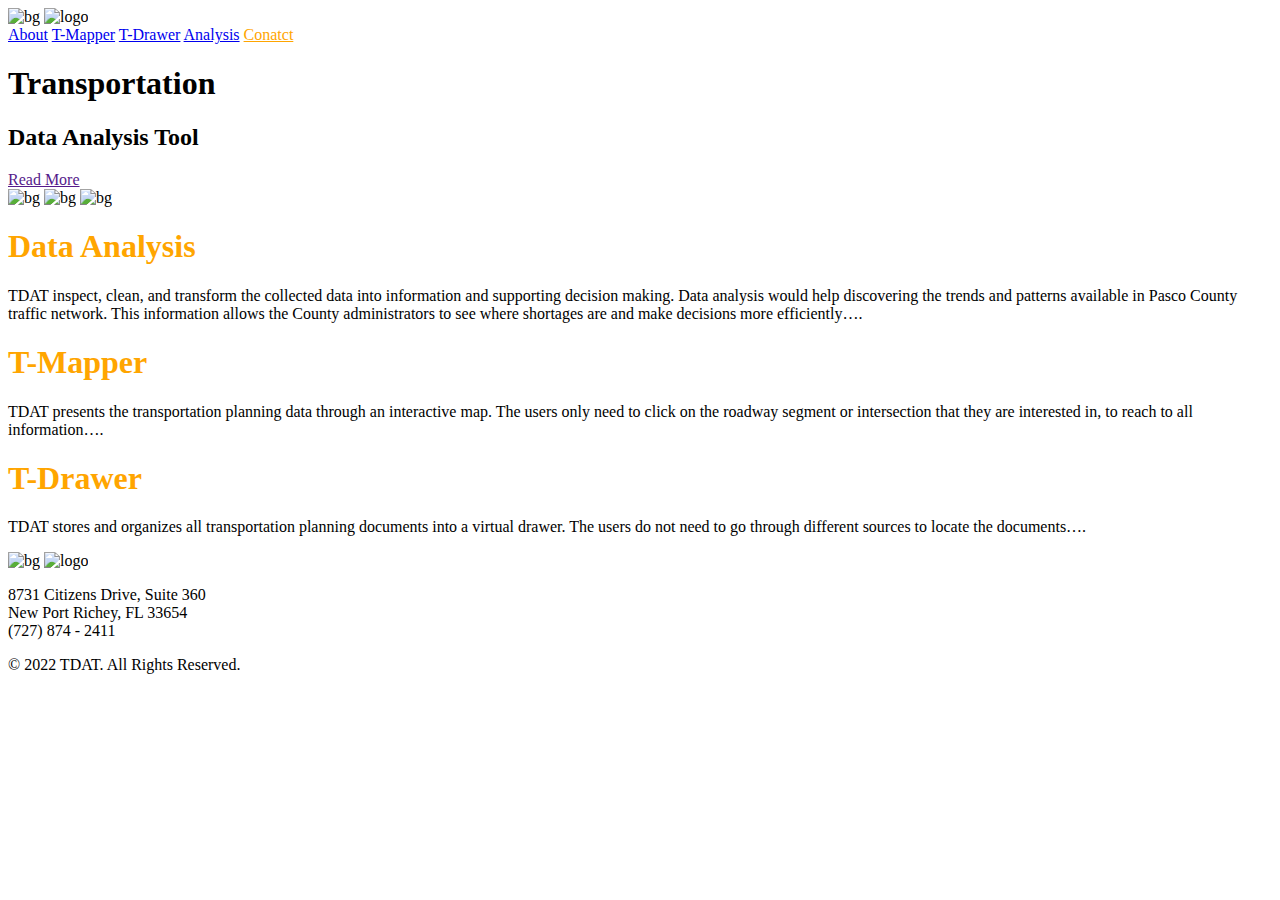
==== index.html @ 000fb71c "Update index.html" ====
<!DOCTYPE html>
<html lang="en" dir="ltr">
<head>
  <meta charset="utf-8">
  <title>Transportation Data Analysis Tool</title>
  <link rel="stylesheet" href="css/styles.css">
  <link rel="icon" href="TDAT.ico">
  <link rel="preconnect" href="https://fonts.googleapis.com">
  <link rel="preconnect" href="https://fonts.gstatic.com" crossorigin>
  <link href="https://fonts.googleapis.com/css2?family=Acme&family=Combo&family=Merriweather&family=Playfair+Display:ital@1&display=swap" rel="stylesheet">
</head>
  <body>
    <div class="top">
      <div class="top-images">
        <img class="top-img" src="images/top bg.png" alt="bg">
        <img class="tdat-logo" src="https://github.com/AmirJ880/TDAT/blob/main/Images/TDAT%20Logo.png" alt="logo">
      </div>
      <div class="top-bar">
        <a href="about.html" target="_blank">About</a>
        <a href="TDAT_V0.7.html" target="_blank">T-Mapper</a>
        <a href="drawer.html" target="_blank">T-Drawer</a>
        <a href="analysis.html" target="_blank">Analysis</a>
        <a href="mailto:ajamali@pascocountyfl.net" subject="TDAT Inquary" style="color:orange;">Conatct</a>
      </div>
      <div class="top-text">
        <h1>Transportation</h1>
        <h2>Data Analysis Tool</h2>
      </div>
      <a class="btn" href="">Read More</a>
    </div>
    <div class="middle">
      <div class="middle-images">
        <img class="middle-img" src="images/data bg.png" alt="bg">
        <img class="middle-img" src="images/mapper bg.png" alt="bg">
        <img class="middle-img" src="images/drawer bg.png" alt="bg">
      </div>
      <div class="middle-text">
        <div class="analysis">
          <h1 style="color:orange;">Data Analysis</h1>
          <p>TDAT inspect, clean, and transform the collected data into information and supporting decision making. Data analysis would help discovering the trends and patterns available in Pasco County traffic network. This information allows the County administrators to see where shortages are and make decisions more efficiently….</p>
        </div>
        <div class="mapper">
          <h1 style="color:orange;">T-Mapper</h1>
          <p>TDAT presents the transportation planning  data through an interactive map. The users only need to click on the roadway segment or intersection that they are interested in, to reach to all information….</p>
        </div>
        <div class="drawer">
          <h1 style="color:orange;">T-Drawer</h1>
          <p>TDAT stores and organizes all transportation planning documents into a virtual drawer. The users do not need to go through different sources to locate the documents….</p>
        </div>
      </div>
    </div>
    <div class="bottom">
      <div class="bottom-images">
        <img class="bottom-img" src="images/car.png" alt="bg">
        <img class="pasco-logo" src="images/pasco.png" alt="logo">
      </div>
      <p class="address">8731 Citizens Drive, Suite 360<br>
         New Port Richey, FL 33654<br>
         (727) 874 - 2411
       </p>
       <p class="copy-right">© 2022 TDAT. All Rights Reserved.</p>
    </div>
  </body>
</html>
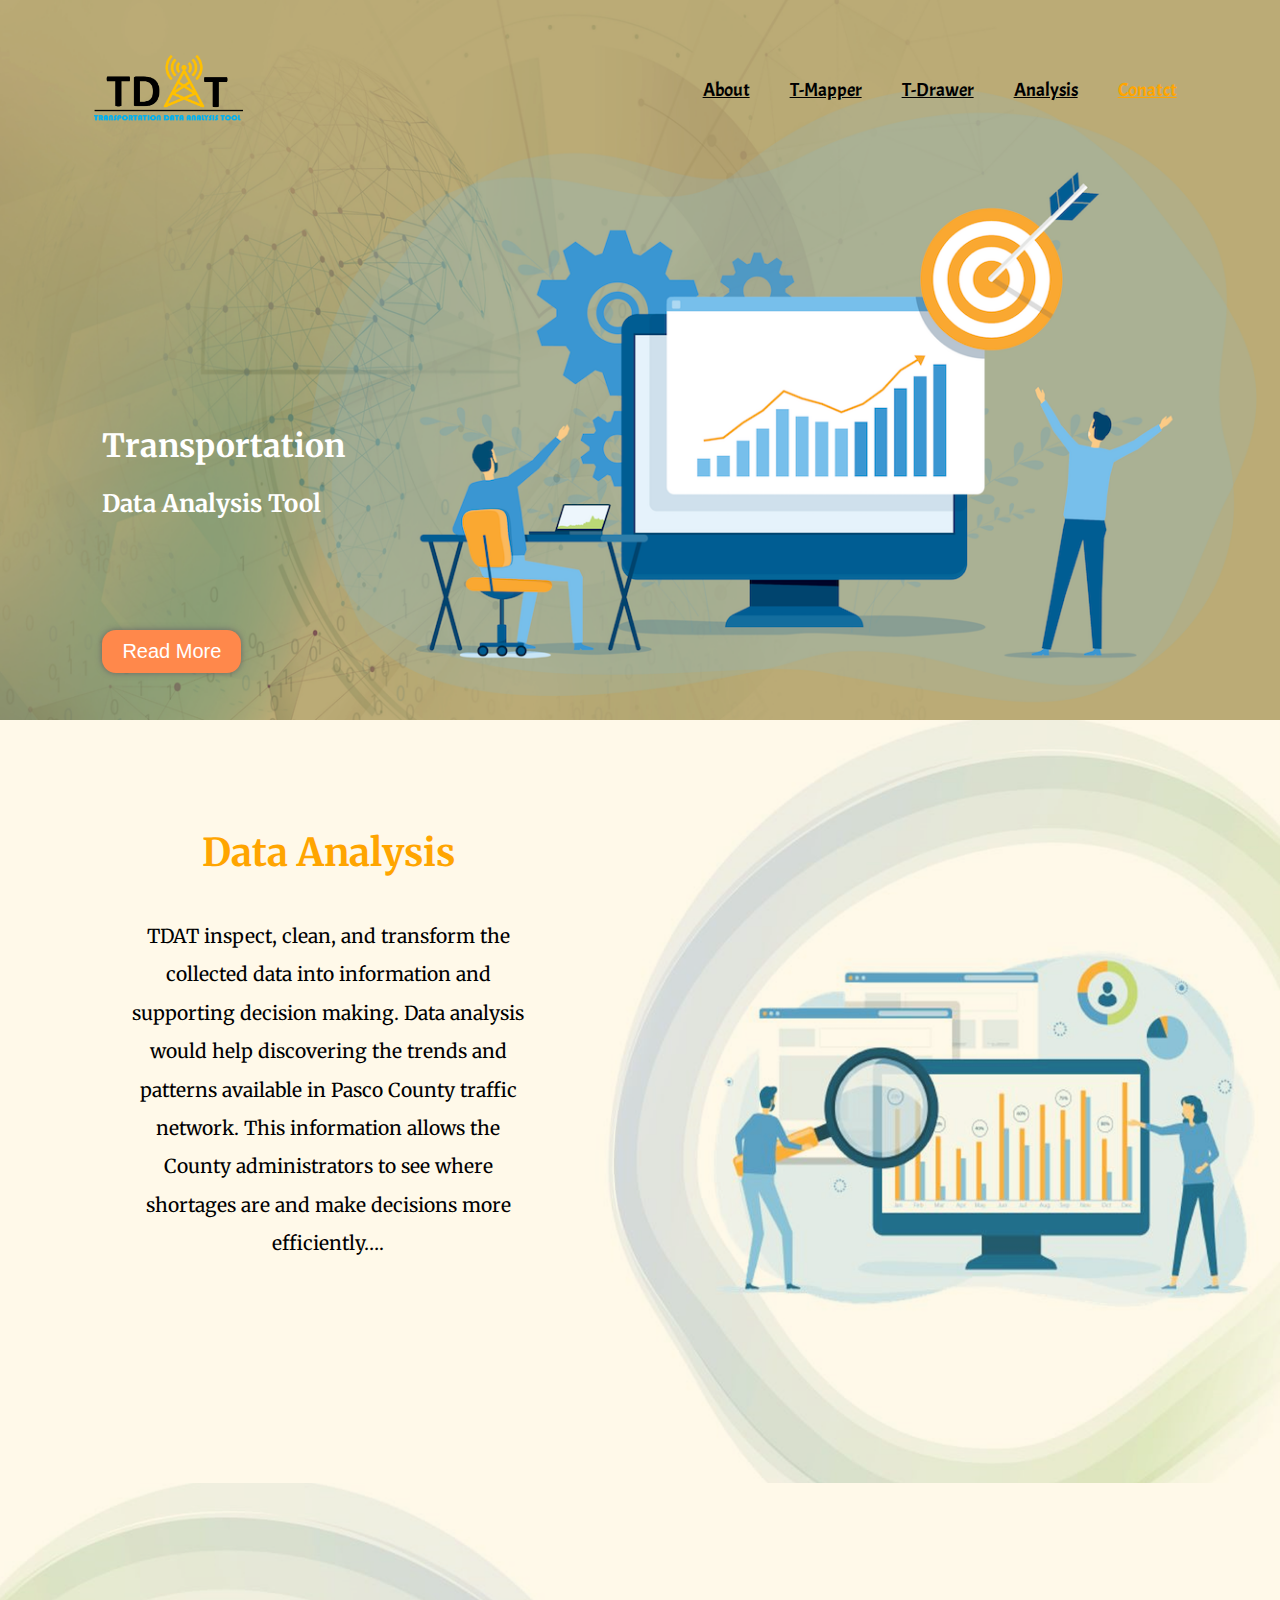
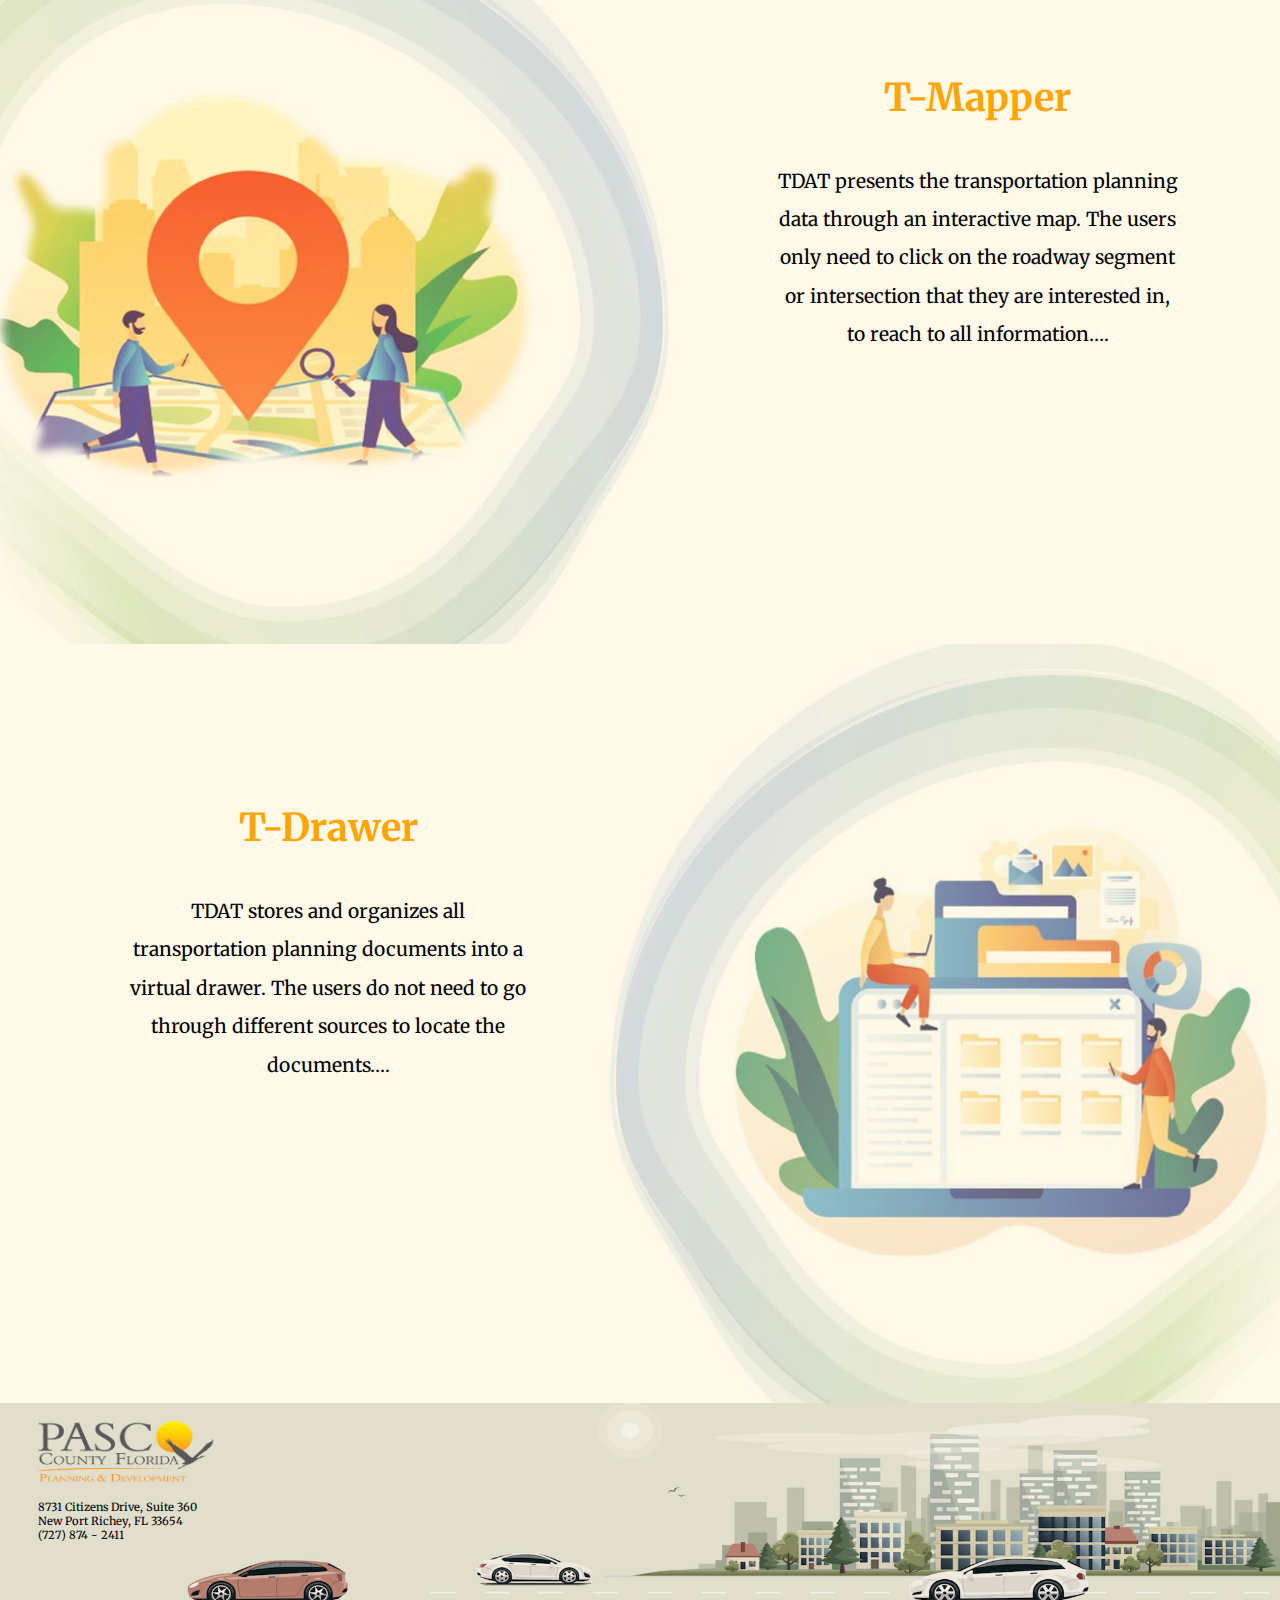
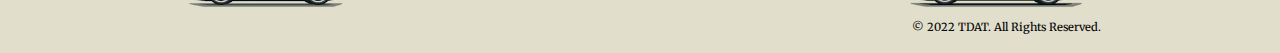
==== commit 1170de05: "Add files via upload" ====
--- a/index.html
+++ b/index.html
@@ -12,8 +12,8 @@
   <body>
     <div class="top">
       <div class="top-images">
-        <img class="top-img" src="images/top bg.png" alt="bg">
-        <img class="tdat-logo" src="https://github.com/AmirJ880/TDAT/blob/main/Images/TDAT%20Logo.png" alt="logo">
+        <img class="top-img" src="images/top.png" alt="bg">
+        <a href="index.html"><img class="tdat-logo" src="images/TDAT.png" alt="logo"></a>
       </div>
       <div class="top-bar">
         <a href="about.html" target="_blank">About</a>
@@ -26,13 +26,13 @@
         <h1>Transportation</h1>
         <h2>Data Analysis Tool</h2>
       </div>
-      <a class="btn" href="">Read More</a>
+      <a class="btn" href="about.html">Read More</a>
     </div>
     <div class="middle">
       <div class="middle-images">
-        <img class="middle-img" src="images/data bg.png" alt="bg">
-        <img class="middle-img" src="images/mapper bg.png" alt="bg">
-        <img class="middle-img" src="images/drawer bg.png" alt="bg">
+        <img class="middle-img" src="images/data.png" alt="bg">
+        <img class="middle-img" src="images/mapper.png" alt="bg">
+        <img class="middle-img" src="images/drawer.png" alt="bg">
       </div>
       <div class="middle-text">
         <div class="analysis">
--- a/css/styles.css
+++ b/css/styles.css
@@ -0,0 +1,225 @@
+
+body {
+  margin: 0;
+  text-align: left;
+  font-family: "Merriweather";
+  background-color: #E6DDC6;}
+
+.top-img {
+  height: 100%;
+  width: 100%;}
+
+.tdat-logo{
+  position: absolute;
+  top: 2%;
+  left: 6%;
+  height: 100px;
+  width: 180px;
+  margin-top: 30px;}
+
+.top-bar{
+  position: absolute;
+  top: 6%;
+  right: 3%;
+  padding: 14px 15px;
+  margin-right: 20px;
+  font-family: "acme";
+  font-size: 120%;}
+
+.top-bar a {
+      float: left;
+      display: block;
+      color: black;
+      text-align: right;
+      padding: 10px 10px;
+      margin-right: 20px;
+      font-family: "acme";
+      font-size: 100%;
+      text-decoration: underline;}
+
+.top-text {
+  position: absolute;
+  top: 45%;
+  left: 8%;
+  color: white;}
+
+.btn {
+  -webkit-border-radius: 14;
+  -moz-border-radius: 14;
+  border-radius: 14px;
+  -webkit-box-shadow: 0px 0px 6px #666666;
+  -moz-box-shadow: 0px 0px 6px #666666;
+  box-shadow: 0px 0px 6px #666666;
+  font-family: Arial;
+  color: white;
+  font-size: 20px;
+  background: #FF884B;
+  padding: 10px 20px 10px 20px;
+  text-decoration: none;
+  position: absolute;
+  top: 70%;
+  left: 8%;
+}
+
+.btn:hover {
+  background: #3cb0fd;
+  background-image: -webkit-linear-gradient(top, #3cb0fd, #3498db);
+  background-image: -moz-linear-gradient(top, #3cb0fd, #3498db);
+  background-image: -ms-linear-gradient(top, #3cb0fd, #3498db);
+  background-image: -o-linear-gradient(top, #3cb0fd, #3498db);
+  background-image: linear-gradient(to bottom, #3cb0fd, #3498db);
+  text-decoration: none;
+}
+
+.middle {position: relative;
+text-align: center;}
+
+.middle-img {
+  height: 100%;
+  width: 100%;}
+
+.analysis {position: absolute;
+            top: 3%;
+            left: 10%;
+            width: 400px;
+            line-height: 2;
+          font-size: 120%;}
+
+.mapper {position: absolute;
+          top: 40%;
+          right: 8%;
+          width: 400px;
+          line-height: 2;
+          font-size: 120%;}
+
+.drawer {position: absolute;
+          top: 72%;
+          left: 10%;
+          width: 400px;
+          line-height: 2;
+          font-size: 120%;}
+
+.bottom {
+  text-align: left;
+  position: relative;}
+
+.bottom-img {
+    height: 250px;
+    width: 100%;}
+
+.pasco-logo{
+    position: absolute;
+    bottom: 65%;
+    left: 2%;
+    height: 80px;
+    width: 200px;}
+
+.address {
+    position: absolute;
+    bottom: 40%;
+    left: 3%;
+    font-size:70%; }
+.copy-right {
+    position: absolute;
+    bottom: 3%;
+    right: 14%;
+    font-size:70%; }
+.top-images {font-size: 0;}
+.middle-images {font-size: 0;}
+.bottom-images {font-size: 0;}
+
+.about-title {position: absolute;
+    top: 52%;
+    left: 40%;}
+.about-middle {width: 70%;
+              text-align: left;
+              line-height: 2;
+            margin: 50px auto;}
+
+.about-img {height: 400px;
+width: 100%;}
+ul {list-style: square;}
+
+.analysis-img {height: 700px;
+width: 100%;}
+
+.drawer-bg {height: 500px;
+width: 100%;}
+
+.drawer-title {position: absolute;
+    top: 67%;
+    left: 13%;}
+
+.drawer-middle {position: relative;
+              text-align: center;
+              line-height: 2;
+              margin: 50px auto;}
+
+.folder {height: 2000px;
+        width: 80%;}
+
+.LDC-title {position: absolute;
+    top: 0.6%;
+    left: 27%;
+  margin-top: 0;}
+
+.LDC {position: absolute;
+  text-align: left;
+  color: white;
+    top: 5%;
+    left: 15%;}
+
+.CP-title {position: absolute;
+        top: 17%;
+        left: 27%;
+      margin-top: 0;}
+
+.CP {position: absolute;
+      text-align: left;
+      color: white;
+        top: 22%;
+        left: 15%;}
+
+.SD-title {position: absolute;
+          top: 34%;
+          left: 27%;
+          margin-top: 0;}
+
+.SD {position: absolute;
+    text-align: left;
+    color: white;
+    top: 38%;
+    left: 15%;}
+
+.ES-title {position: absolute;
+          top: 50%;
+          left: 27%;
+          margin-top: 0;}
+
+.ES {position: absolute;
+    text-align: left;
+    color: white;
+    top: 56%;
+    left: 15%;}
+
+.MPO-title {position: absolute;
+              top: 67%;
+              left: 27%;
+              margin-top: 0;}
+
+.MPO {position: absolute;
+        text-align: left;
+        color: white;
+        top: 73%;
+        left: 15%;}
+
+.FDOT-title {position: absolute;
+            top: 84%;
+            left: 27%;
+            margin-top: 0;}
+
+.FDOT {position: absolute;
+      text-align: left;
+      color: white;
+      top: 90%;
+      left: 15%;}
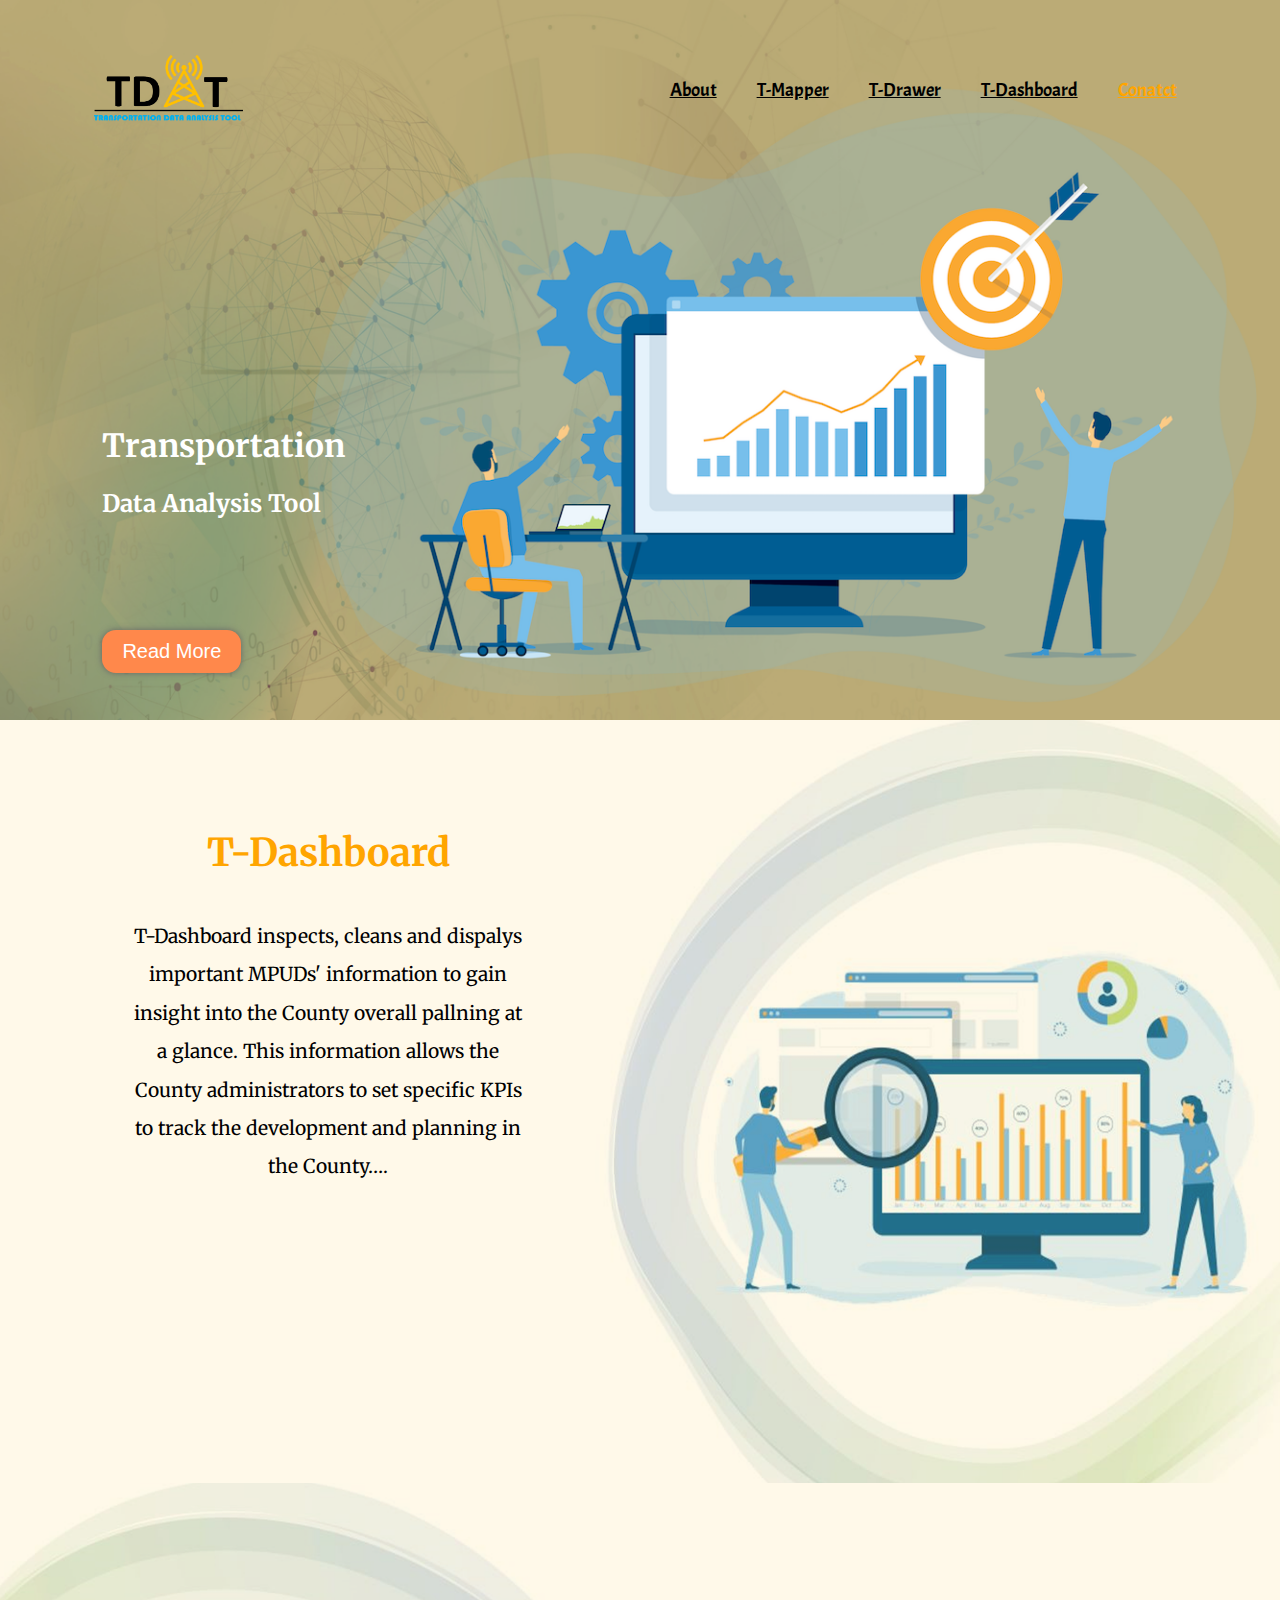
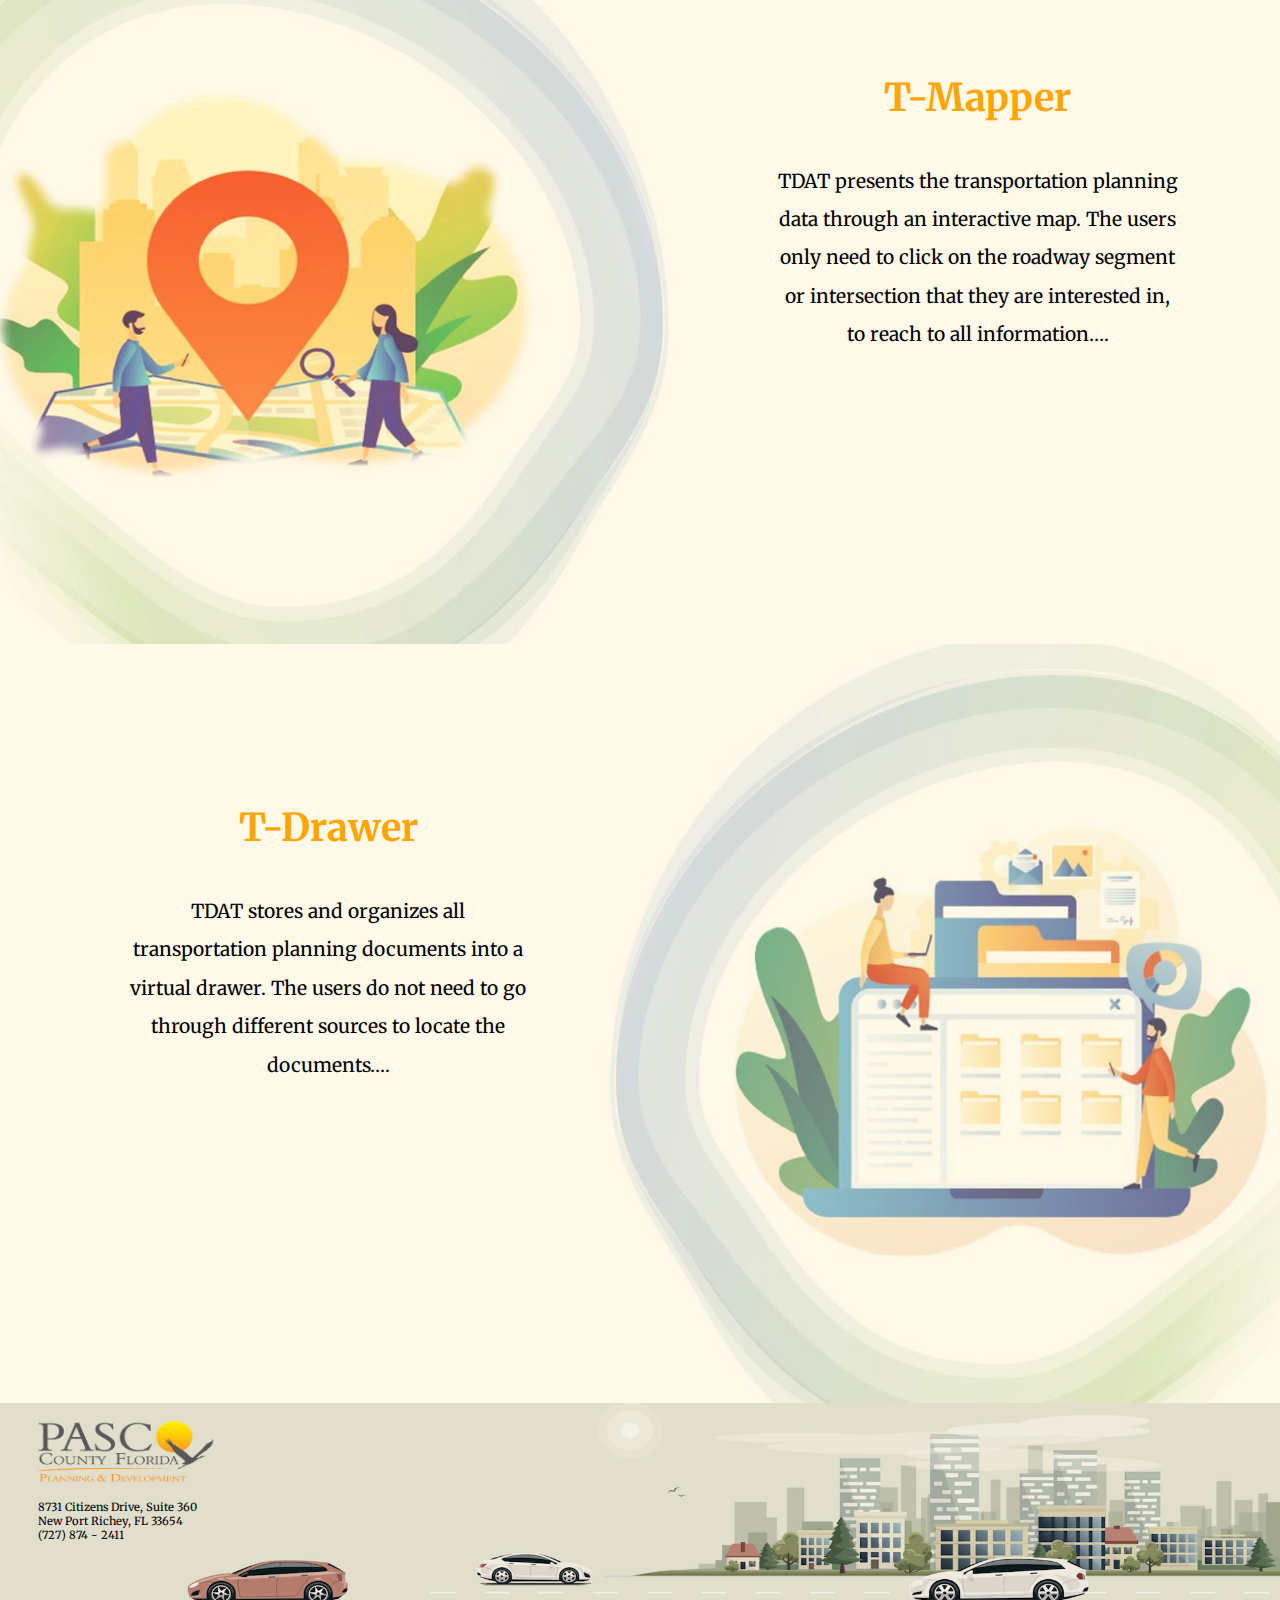
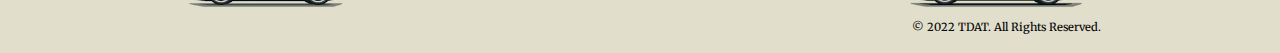
==== commit f2247fb7: "Update index.html" ====
--- a/index.html
+++ b/index.html
@@ -19,7 +19,7 @@
         <a href="about.html" target="_blank">About</a>
         <a href="TDAT_V0.7.html" target="_blank">T-Mapper</a>
         <a href="drawer.html" target="_blank">T-Drawer</a>
-        <a href="analysis.html" target="_blank">Analysis</a>
+        <a href="analysis.html" target="_blank">T-Dashboard</a>
         <a href="mailto:ajamali@pascocountyfl.net" subject="TDAT Inquary" style="color:orange;">Conatct</a>
       </div>
       <div class="top-text">
@@ -36,8 +36,8 @@
       </div>
       <div class="middle-text">
         <div class="analysis">
-          <h1 style="color:orange;">Data Analysis</h1>
-          <p>TDAT inspect, clean, and transform the collected data into information and supporting decision making. Data analysis would help discovering the trends and patterns available in Pasco County traffic network. This information allows the County administrators to see where shortages are and make decisions more efficiently….</p>
+          <h1 style="color:orange;">T-Dashboard</h1>
+          <p>T-Dashboard inspects, cleans and dispalys important MPUDs' information to gain insight into the County overall pallning at a glance. This information allows the County administrators to set specific KPIs to track the development and planning in the County….</p>
         </div>
         <div class="mapper">
           <h1 style="color:orange;">T-Mapper</h1>
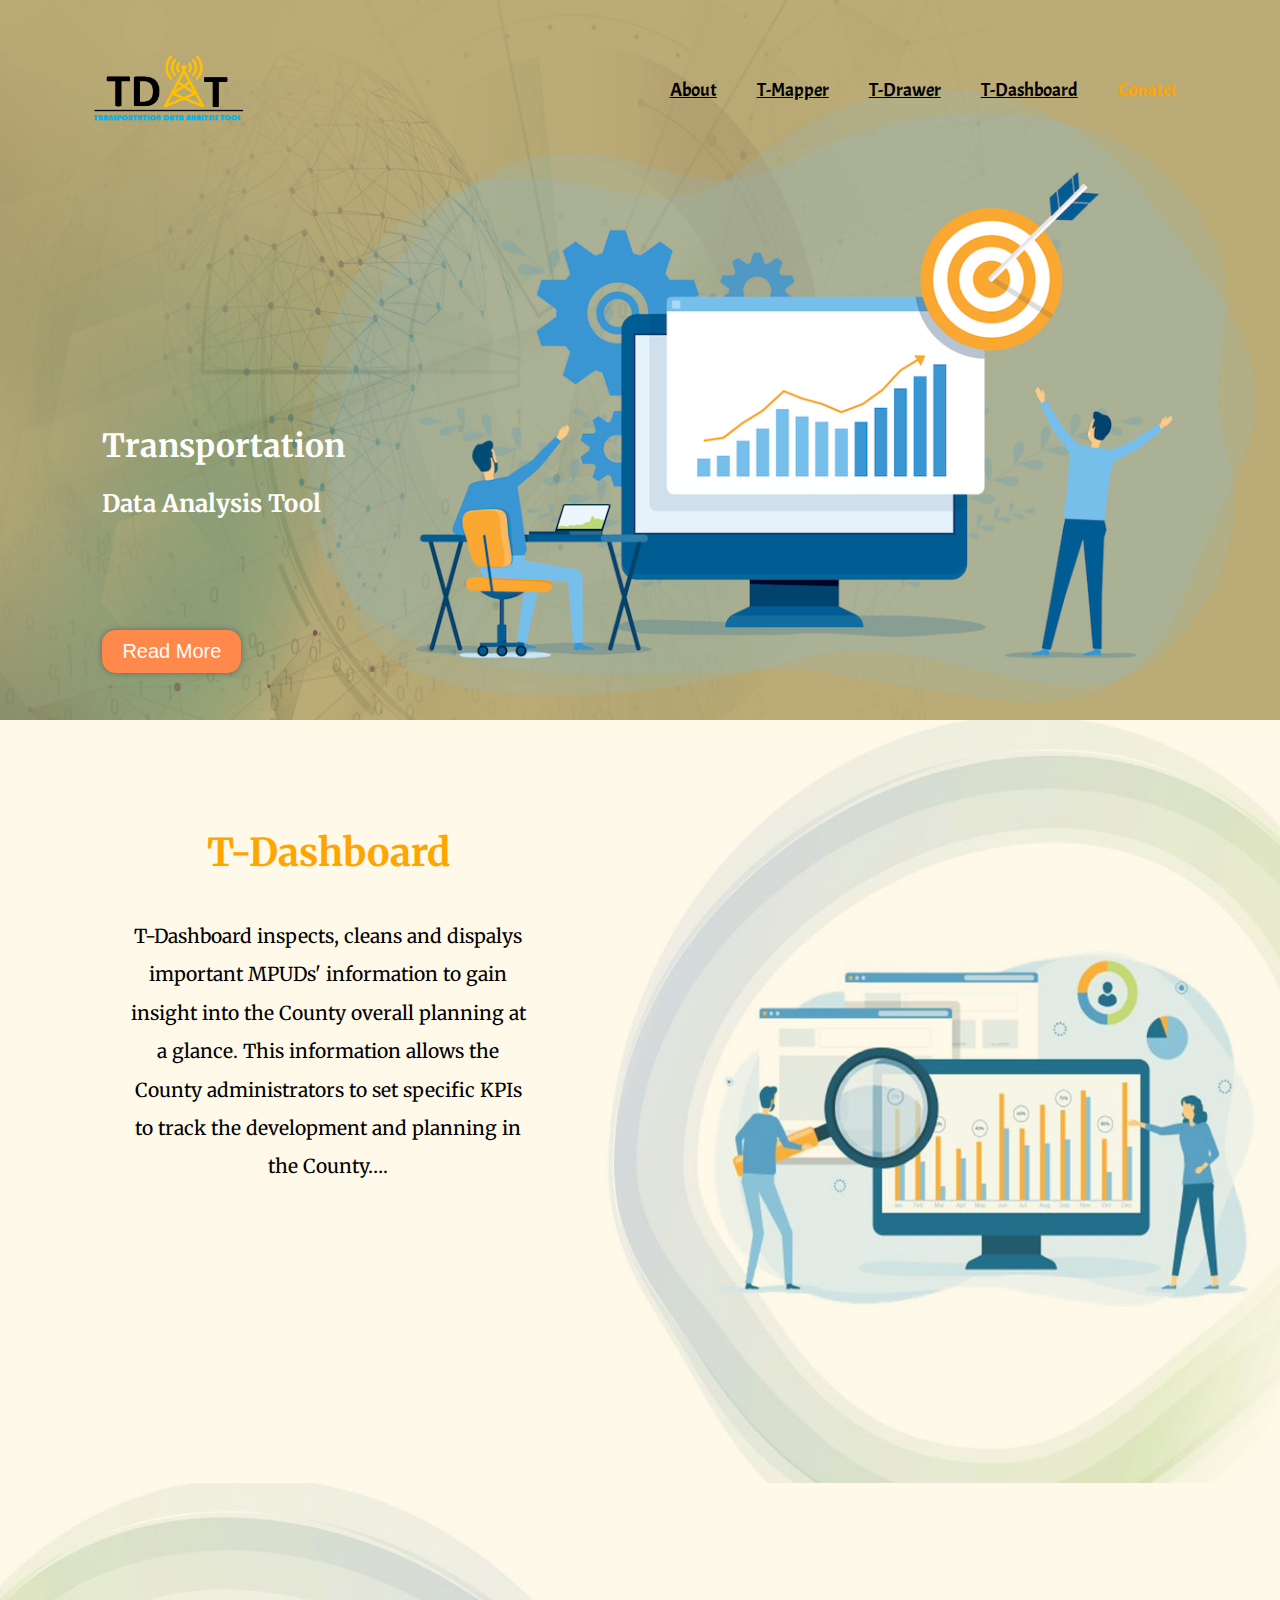
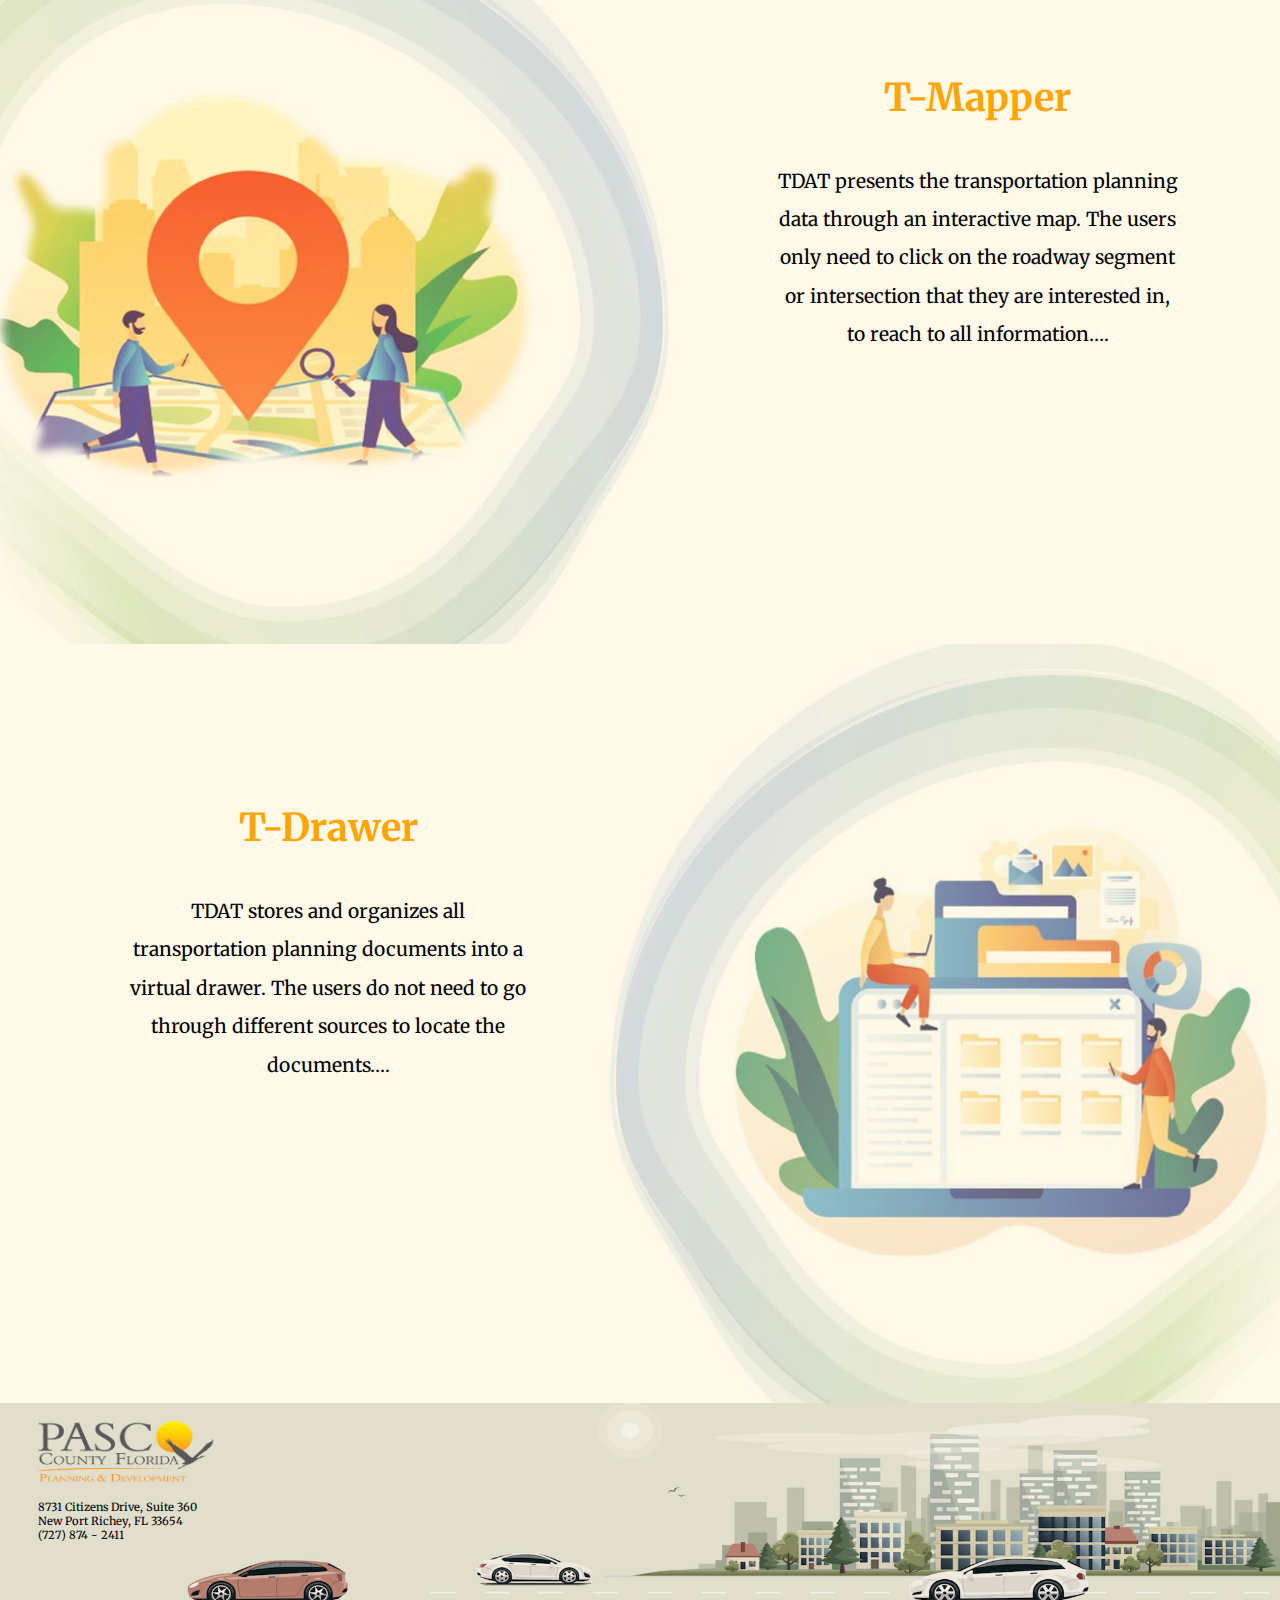
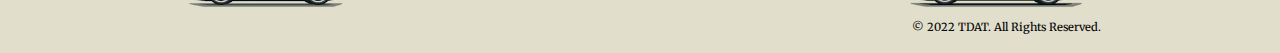
==== commit 3aaa5454: "Update index.html" ====
--- a/index.html
+++ b/index.html
@@ -37,7 +37,7 @@
       <div class="middle-text">
         <div class="analysis">
           <h1 style="color:orange;">T-Dashboard</h1>
-          <p>T-Dashboard inspects, cleans and dispalys important MPUDs' information to gain insight into the County overall pallning at a glance. This information allows the County administrators to set specific KPIs to track the development and planning in the County….</p>
+          <p>T-Dashboard inspects, cleans and dispalys important MPUDs' information to gain insight into the County overall planning at a glance. This information allows the County administrators to set specific KPIs to track the development and planning in the County….</p>
         </div>
         <div class="mapper">
           <h1 style="color:orange;">T-Mapper</h1>
--- a/css/styles.css
+++ b/css/styles.css
@@ -129,7 +129,7 @@
 .bottom-images {font-size: 0;}
 
 .about-title {position: absolute;
-    top: 52%;
+    top: 45%;
     left: 40%;}
 .about-middle {width: 70%;
               text-align: left;
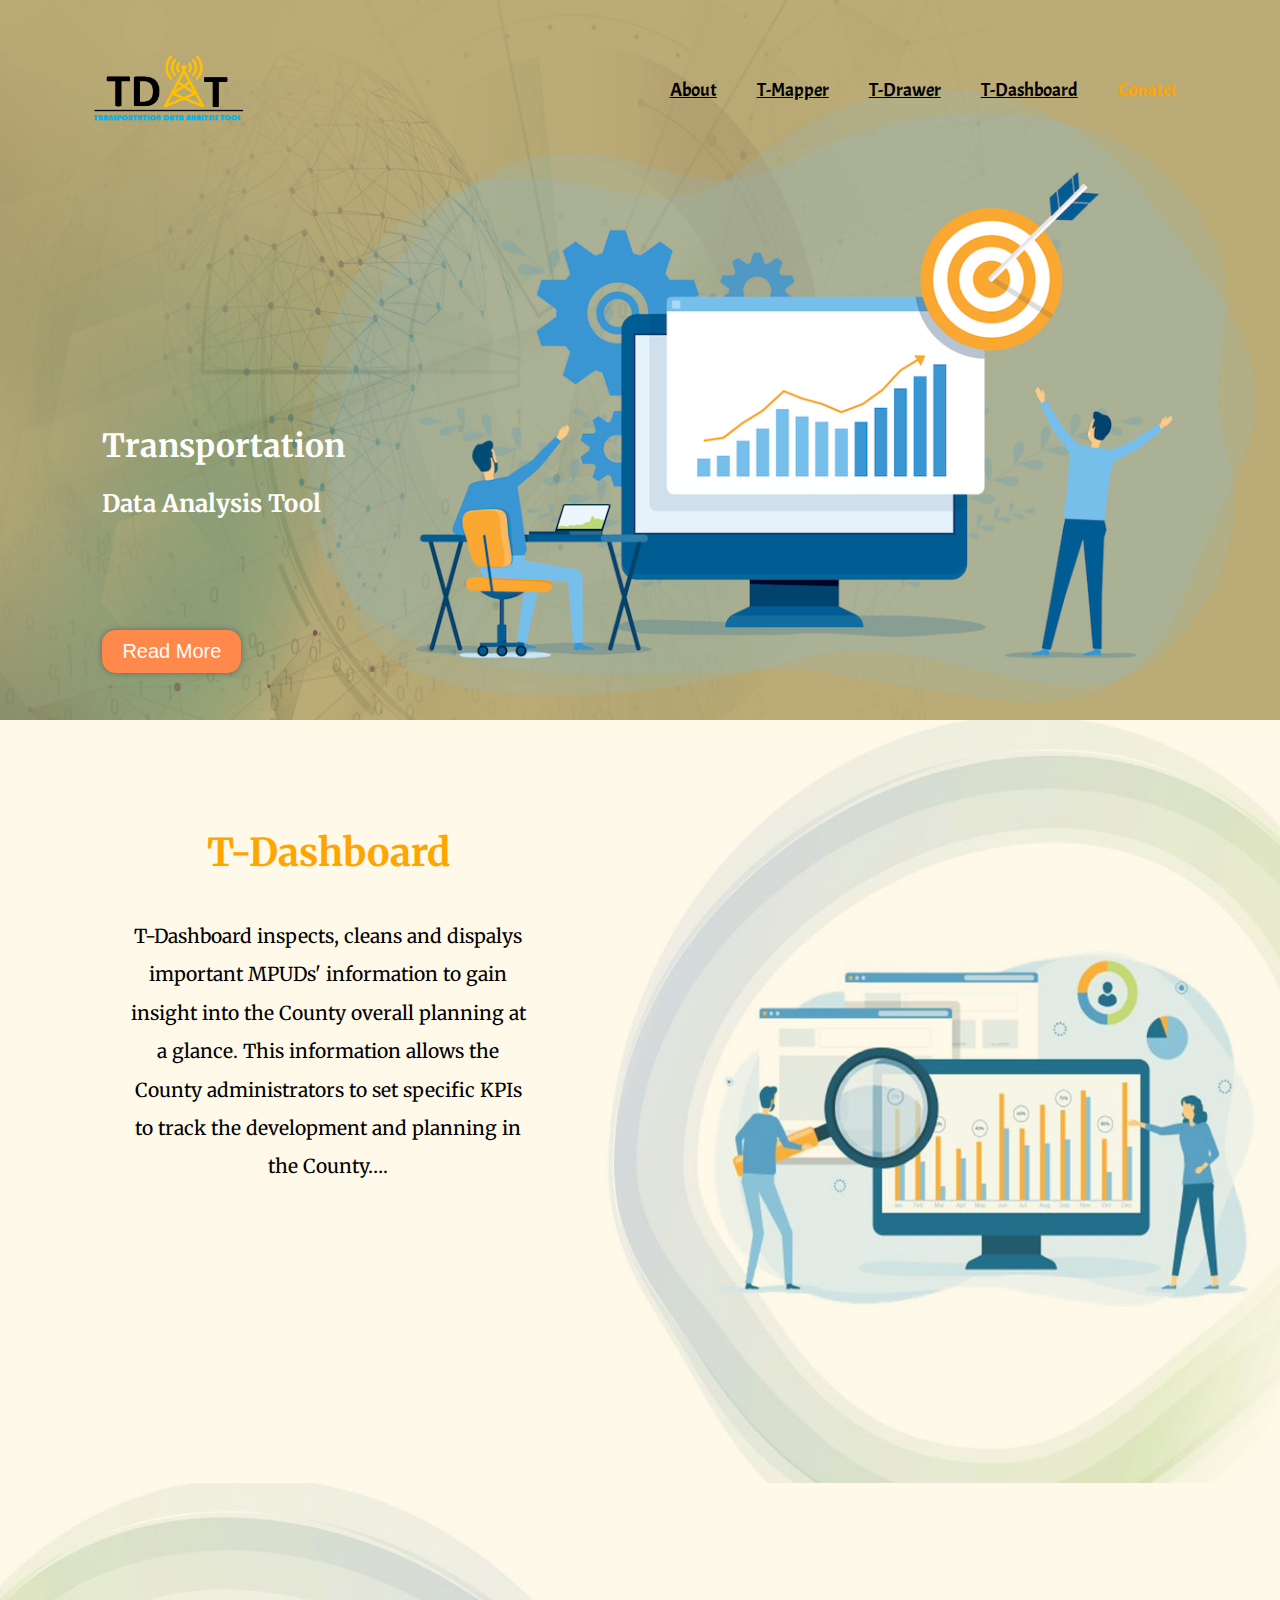
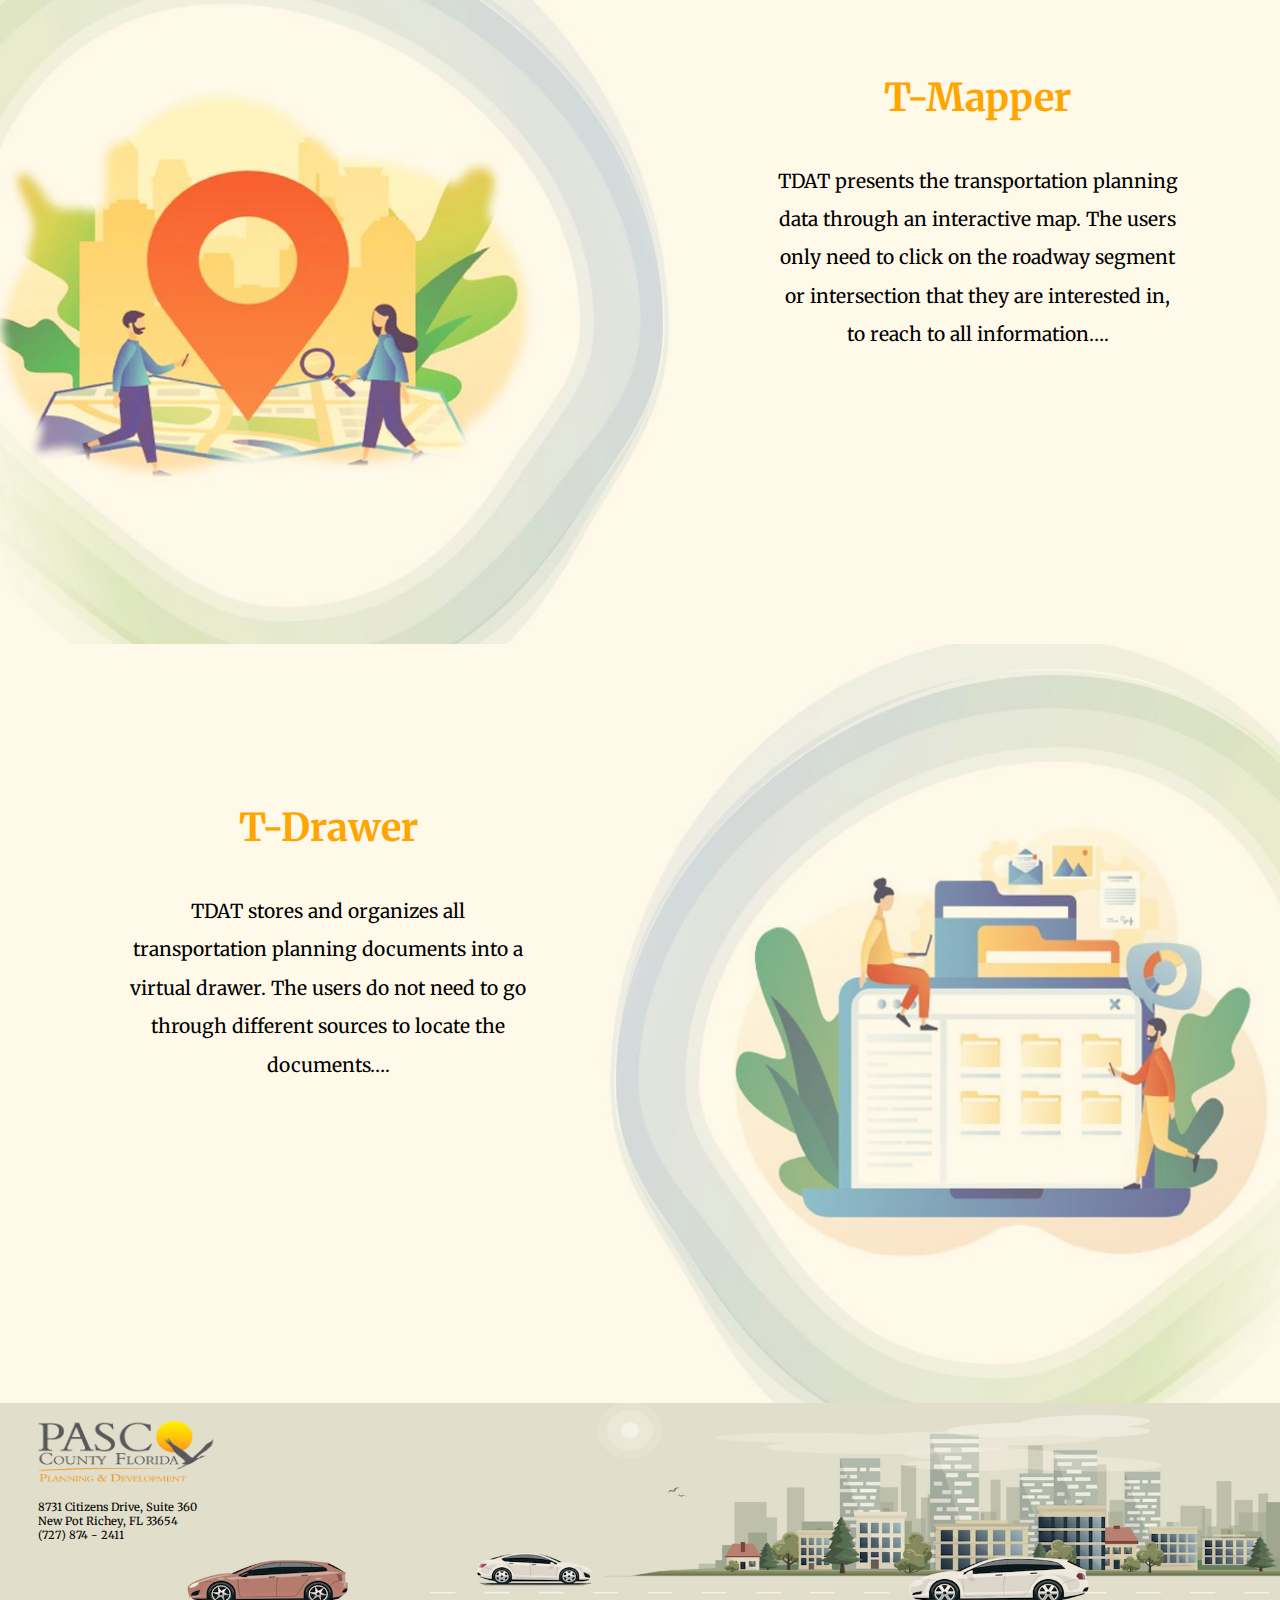
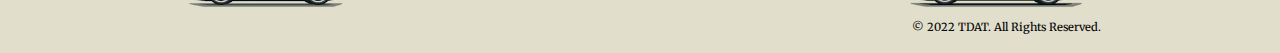
==== commit d47d84df: "Update index.html" ====
--- a/index.html
+++ b/index.html
@@ -55,7 +55,7 @@
         <img class="pasco-logo" src="images/pasco.png" alt="logo">
       </div>
       <p class="address">8731 Citizens Drive, Suite 360<br>
-         New Port Richey, FL 33654<br>
+         New Pot Richey, FL 33654<br>
          (727) 874 - 2411
        </p>
        <p class="copy-right">© 2022 TDAT. All Rights Reserved.</p>
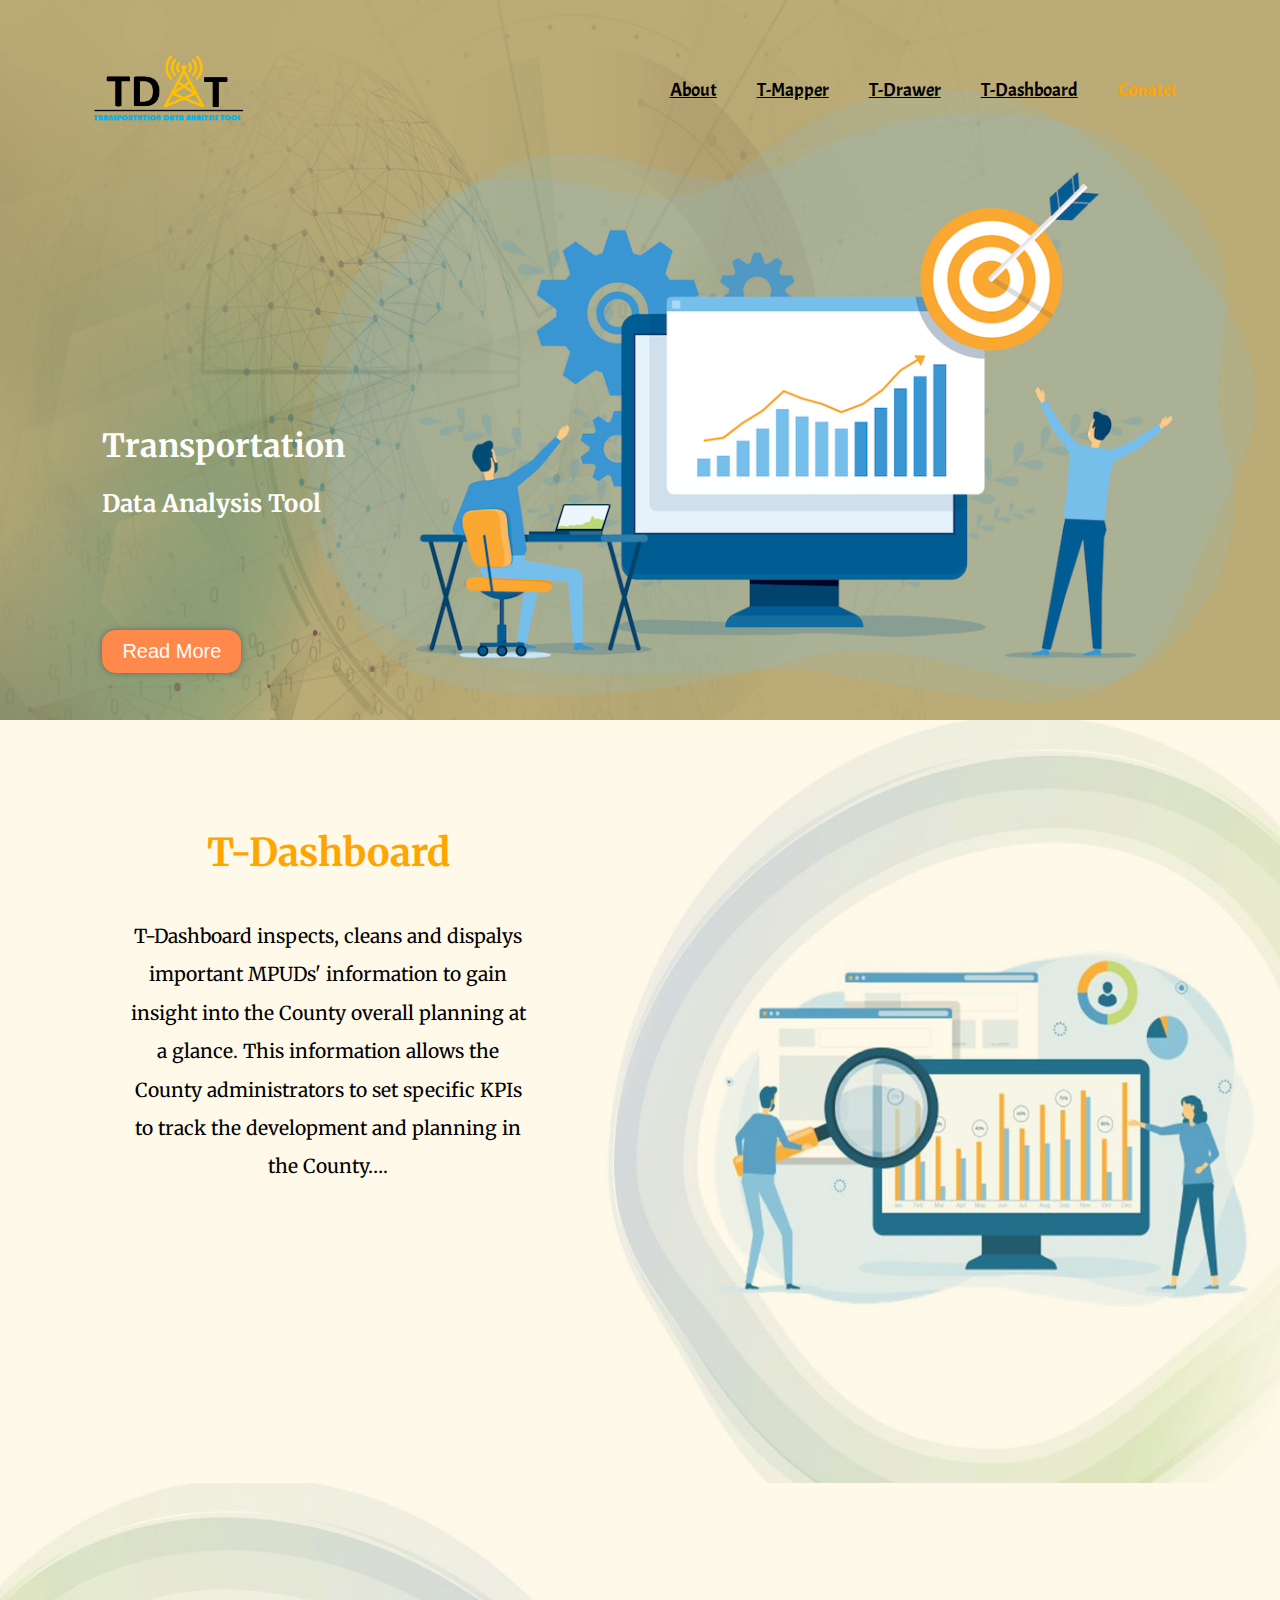
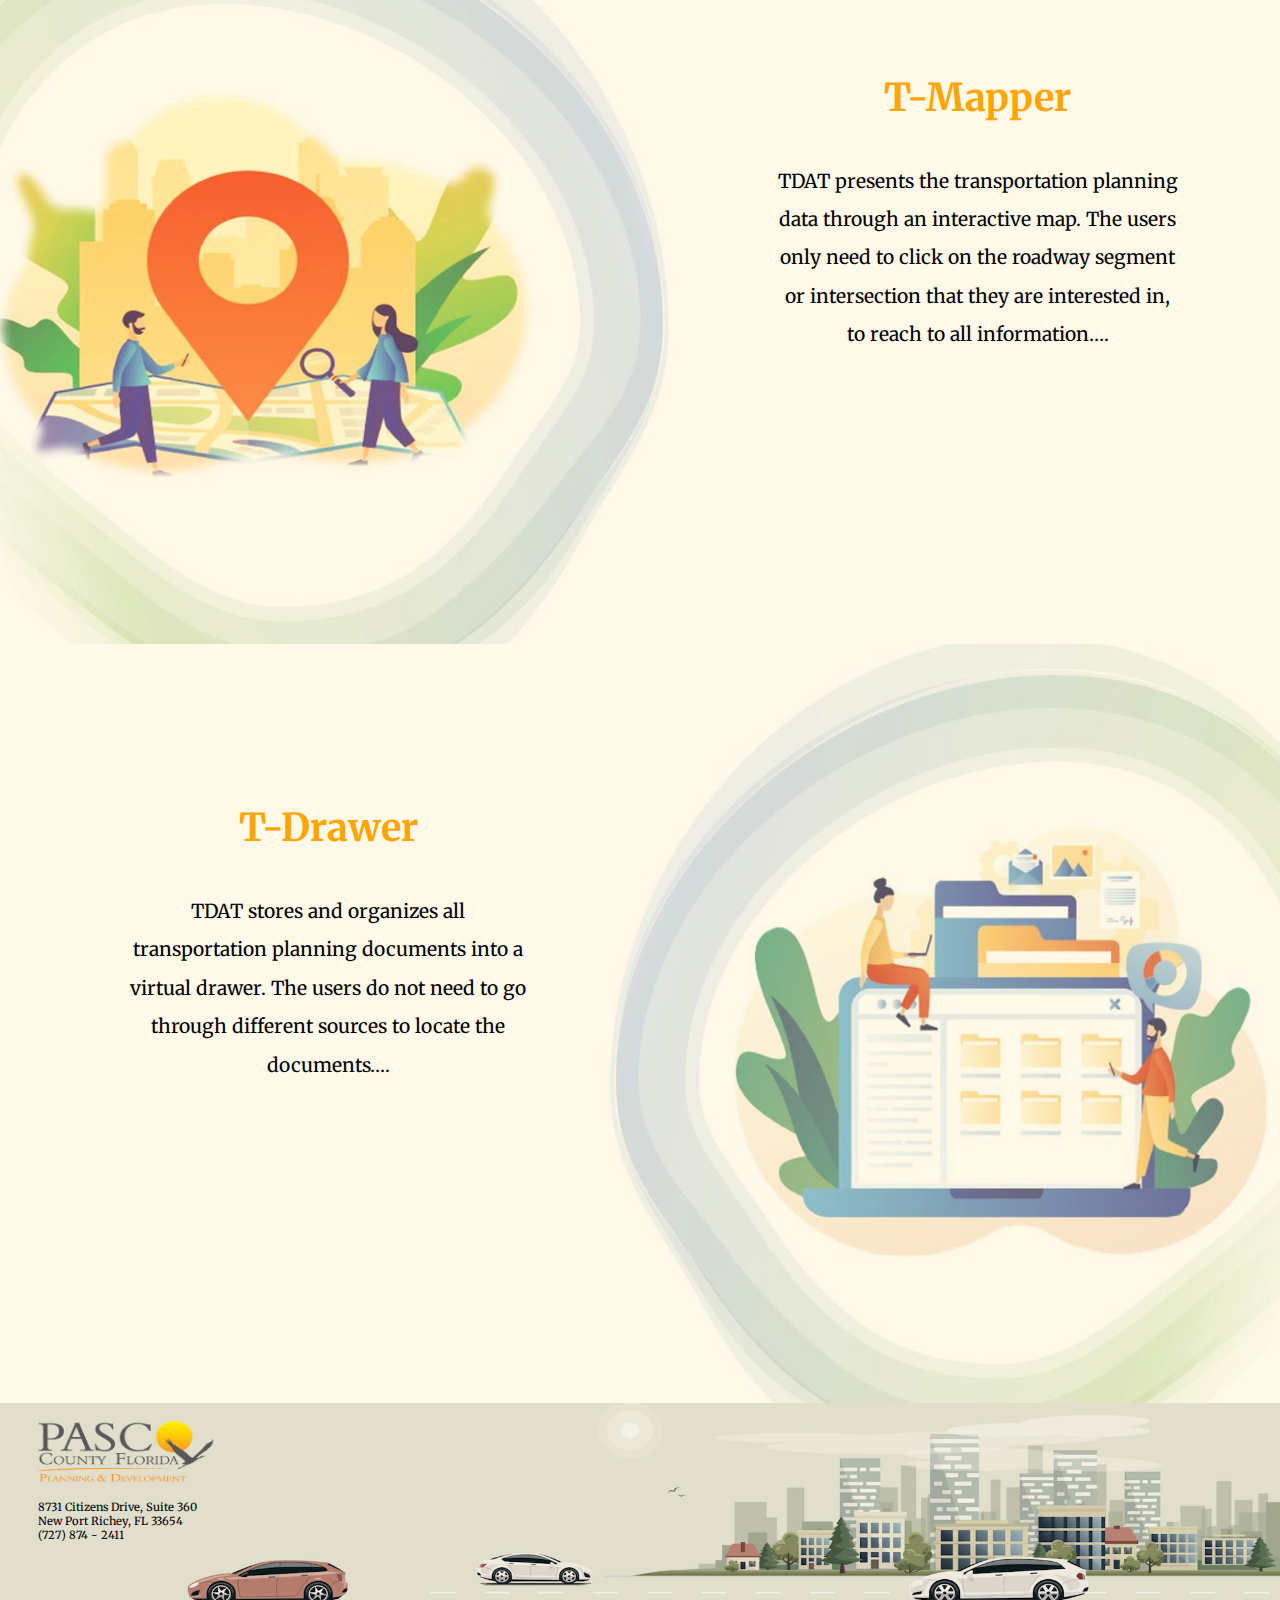
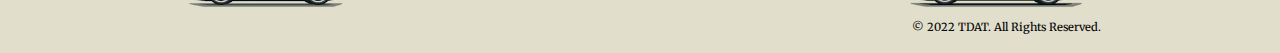
==== commit ce9a1fb0: "Update index.html" ====
--- a/index.html
+++ b/index.html
@@ -55,7 +55,7 @@
         <img class="pasco-logo" src="images/pasco.png" alt="logo">
       </div>
       <p class="address">8731 Citizens Drive, Suite 360<br>
-         New Pot Richey, FL 33654<br>
+         New Port Richey, FL 33654<br>
          (727) 874 - 2411
        </p>
        <p class="copy-right">© 2022 TDAT. All Rights Reserved.</p>
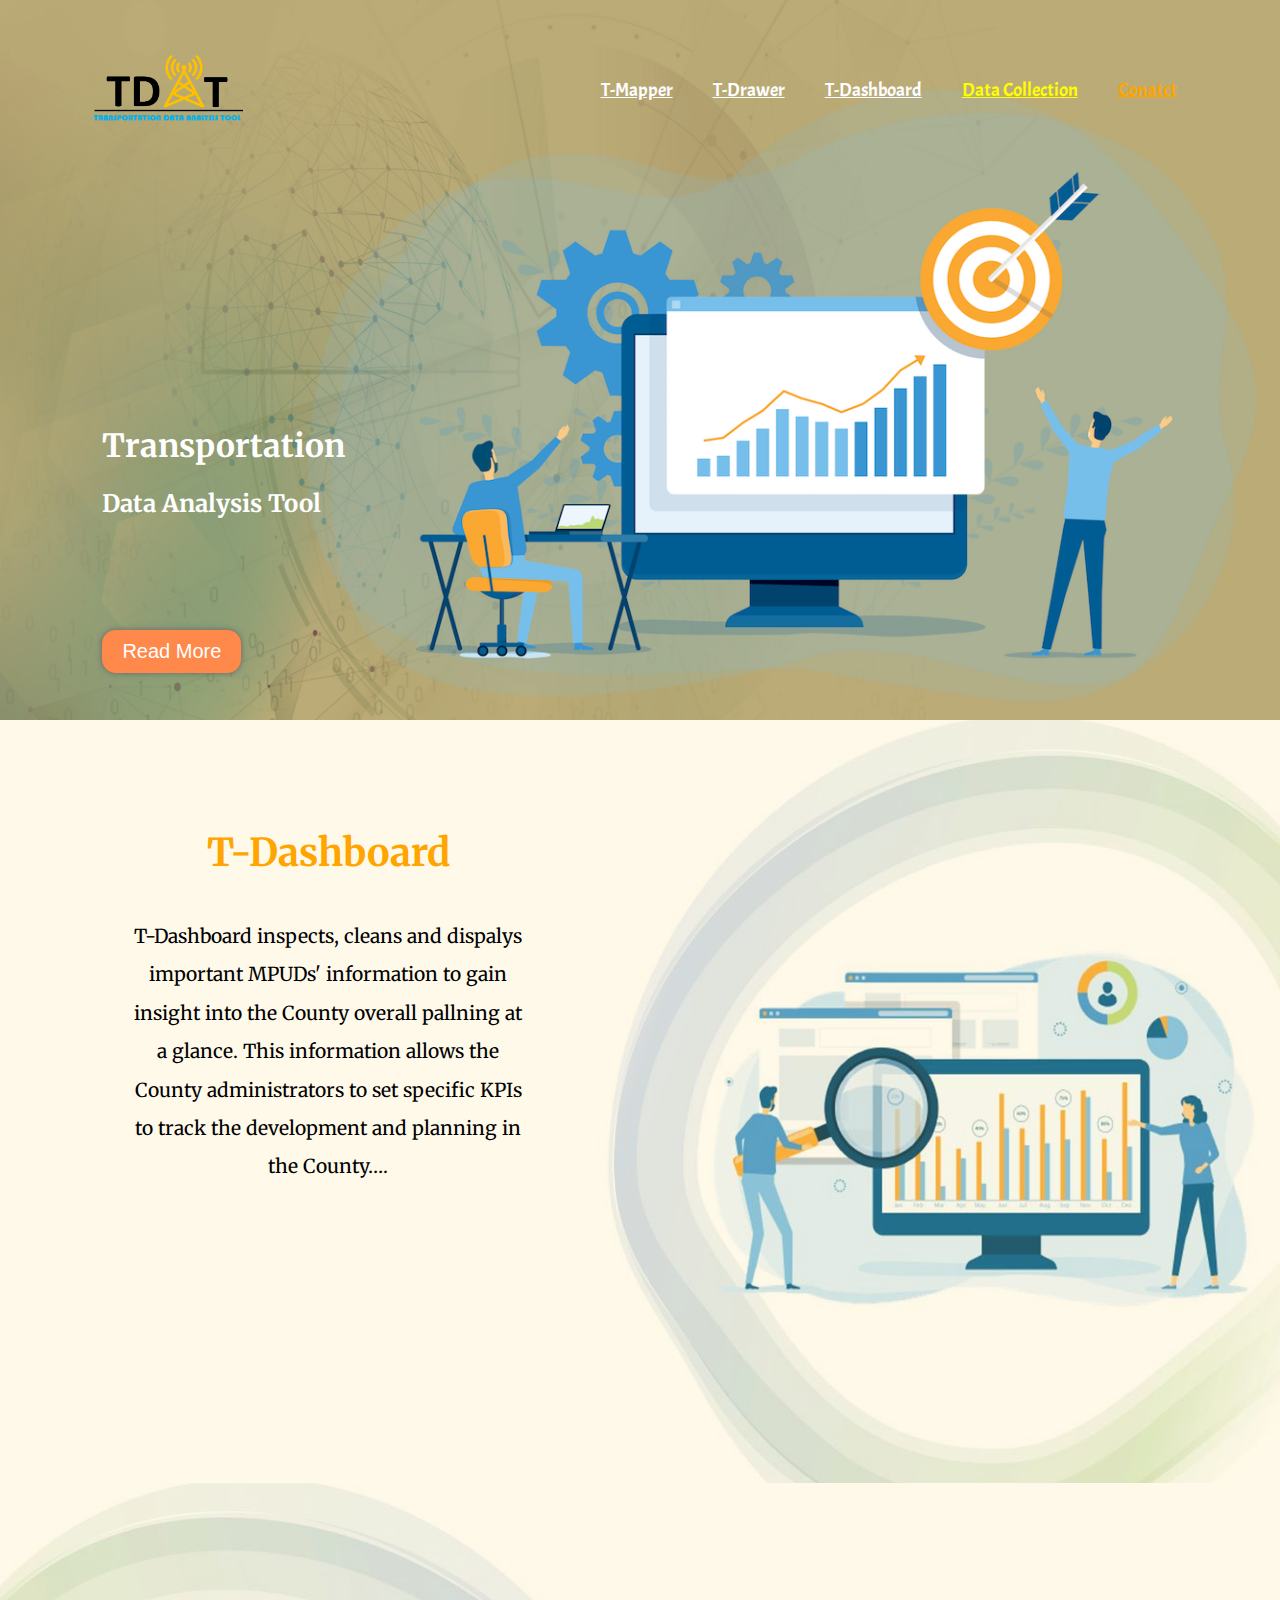
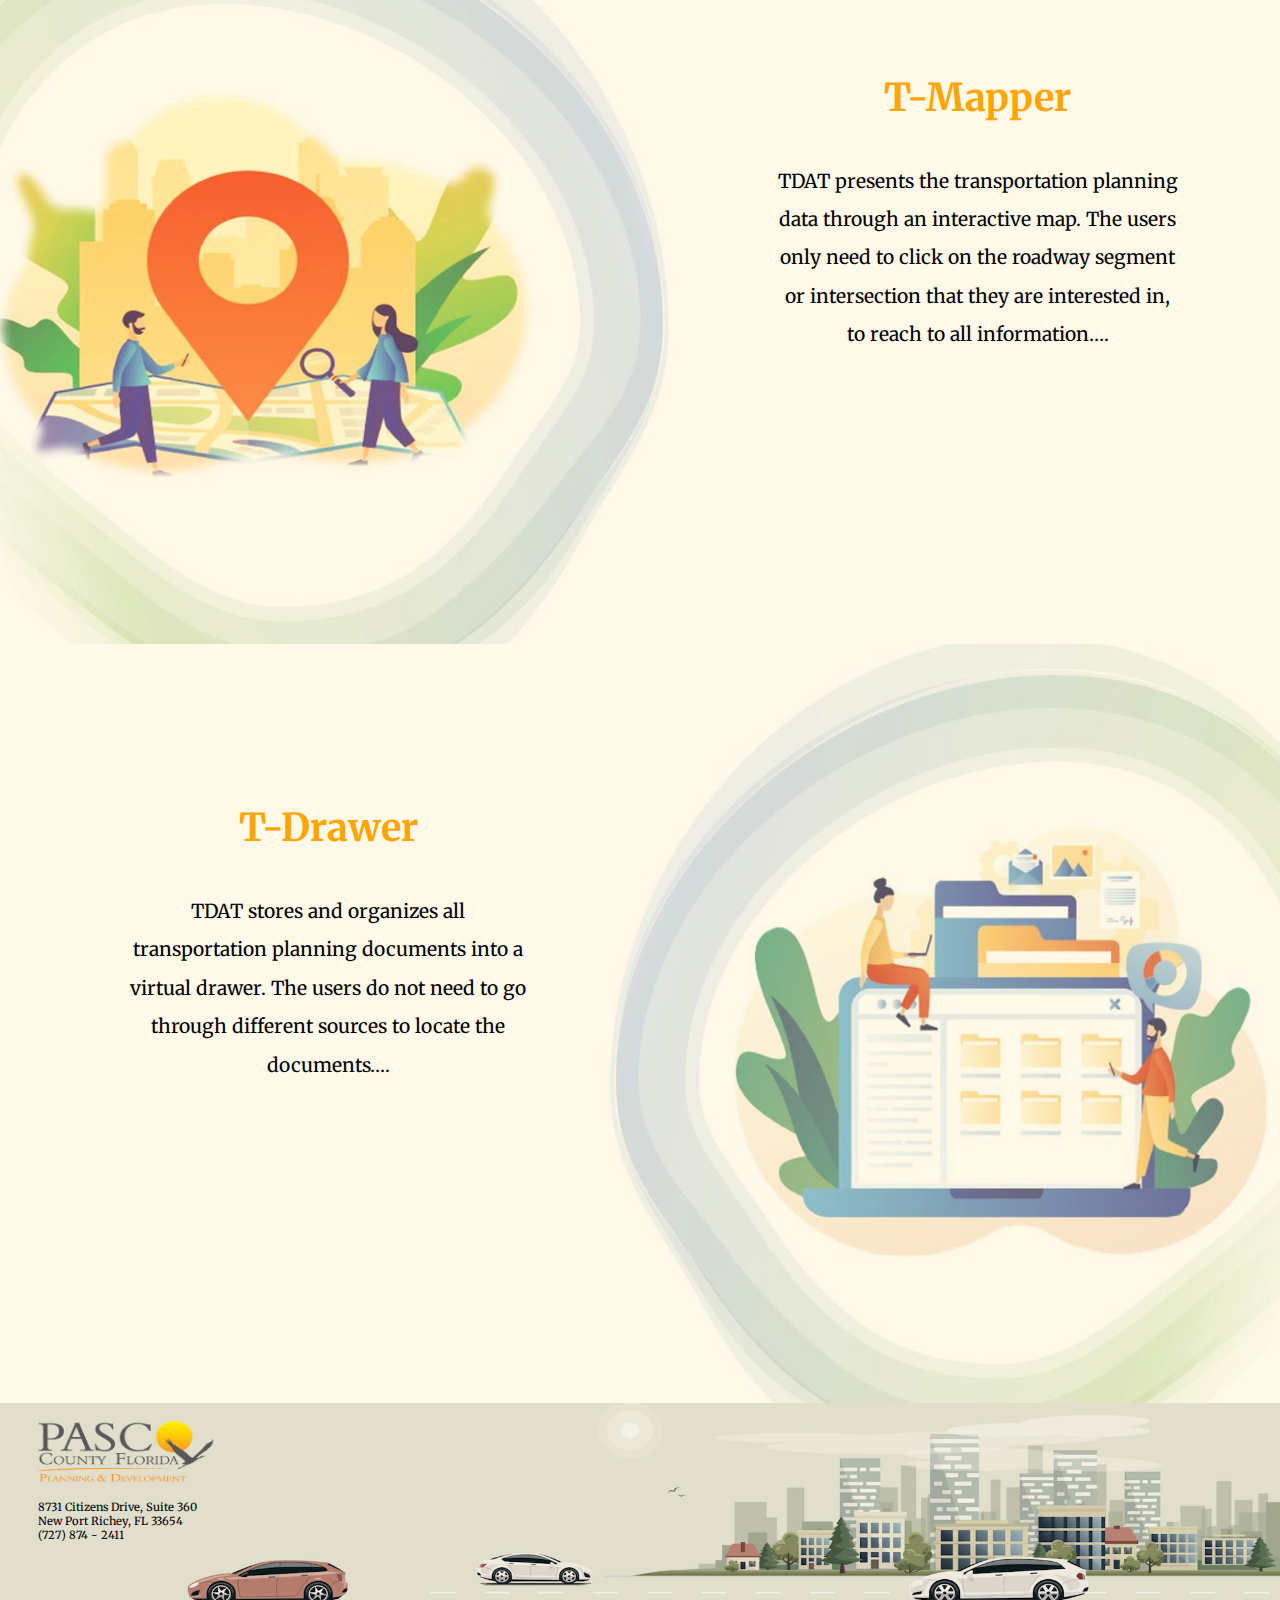
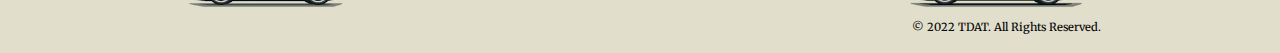
==== commit 632dd255: "Update index.html" ====
--- a/index.html
+++ b/index.html
@@ -16,10 +16,10 @@
         <a href="index.html"><img class="tdat-logo" src="images/TDAT.png" alt="logo"></a>
       </div>
       <div class="top-bar">
-        <a href="about.html" target="_blank">About</a>
-        <a href="TDAT_V0.7.html" target="_blank">T-Mapper</a>
-        <a href="drawer.html" target="_blank">T-Drawer</a>
-        <a href="analysis.html" target="_blank">T-Dashboard</a>
+        <a href="TDAT_V0.7.html" target="_blank" style="color:white;">T-Mapper</a>
+        <a href="drawer.html" target="_blank" style="color:white;">T-Drawer</a>
+        <a href="analysis.html" target="_blank" style="color:white;">T-Dashboard</a>
+        <a href="Form.html" target="_blank" style="color:yellow;">Data Collection</a>
         <a href="mailto:ajamali@pascocountyfl.net" subject="TDAT Inquary" style="color:orange;">Conatct</a>
       </div>
       <div class="top-text">
@@ -37,7 +37,7 @@
       <div class="middle-text">
         <div class="analysis">
           <h1 style="color:orange;">T-Dashboard</h1>
-          <p>T-Dashboard inspects, cleans and dispalys important MPUDs' information to gain insight into the County overall planning at a glance. This information allows the County administrators to set specific KPIs to track the development and planning in the County….</p>
+          <p>T-Dashboard inspects, cleans and dispalys important MPUDs' information to gain insight into the County overall pallning at a glance. This information allows the County administrators to set specific KPIs to track the development and planning in the County….</p>
         </div>
         <div class="mapper">
           <h1 style="color:orange;">T-Mapper</h1>
